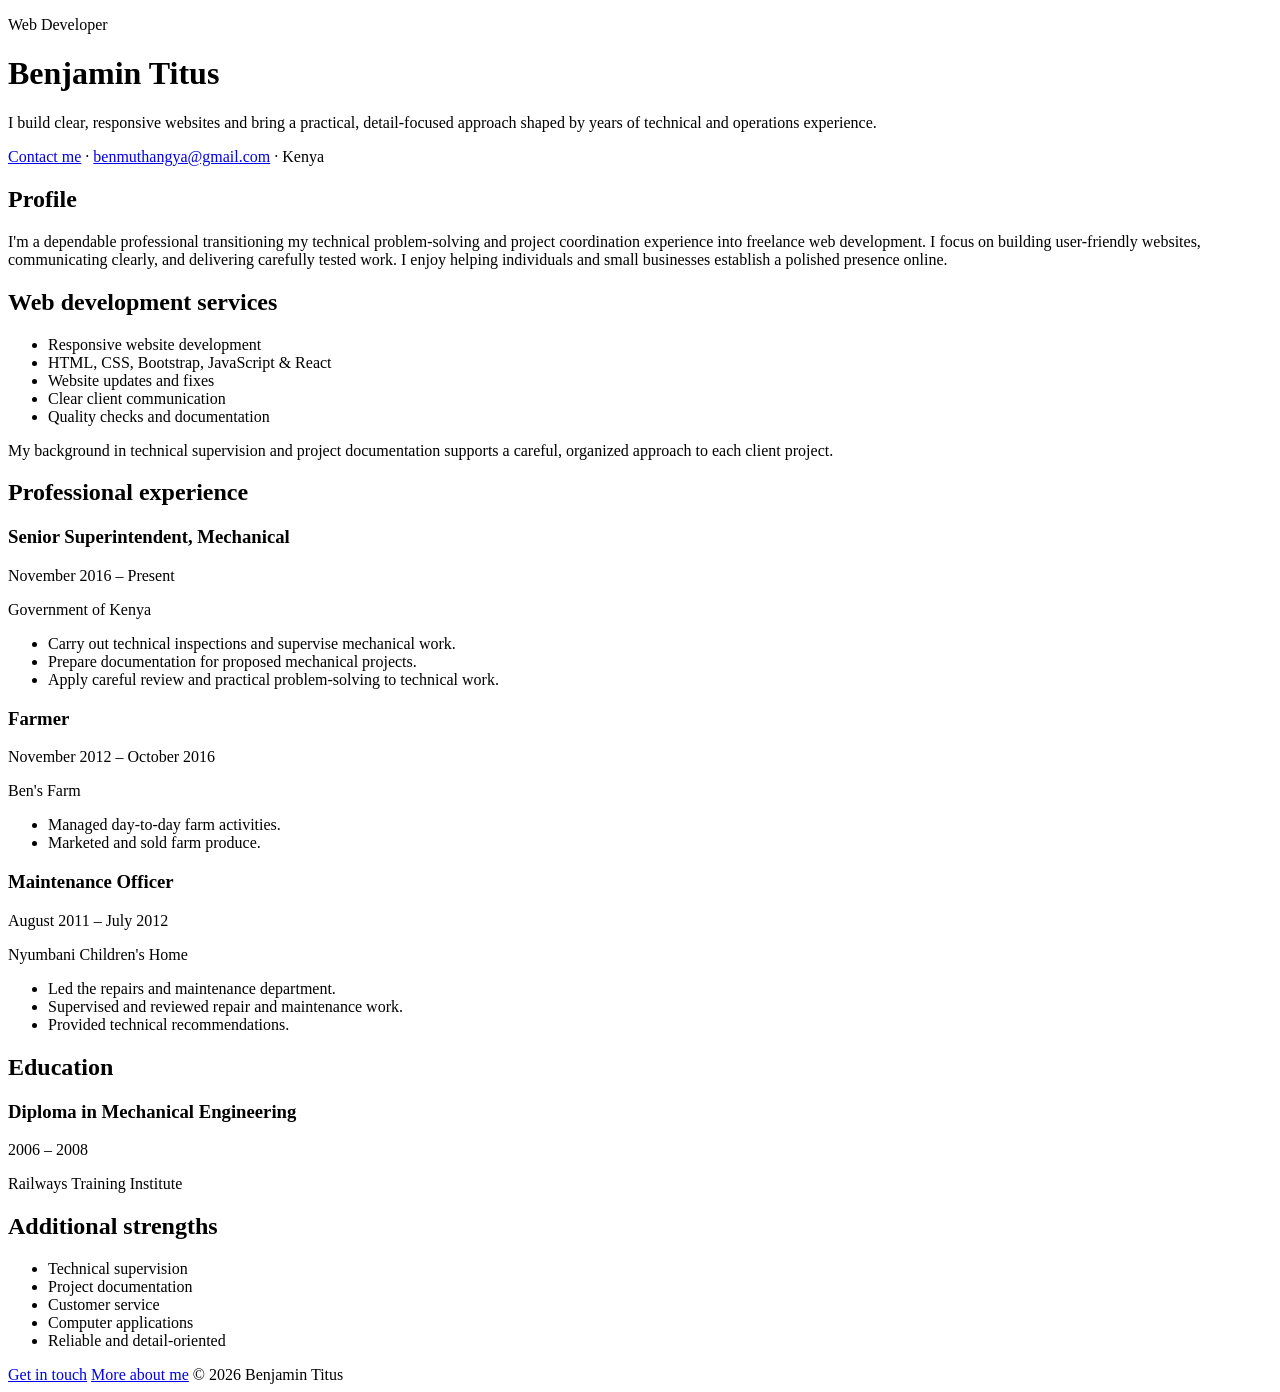
==== index.html @ a9b50aa1 "Revise index.html for improved layout and content Updated the resume to include a viewport meta tag," ====
<!DOCTYPE html>
<html lang="en">
  <head>
    <meta charset="UTF-8">
    <meta name="viewport" content="width=device-width, initial-scale=1">
    <meta name="description" content="Benjamin Titus — freelance web developer with a background in mechanical engineering, technical supervision, and customer service.">
    <title>Benjamin Titus | Web Developer</title>
    <link rel="stylesheet" href="styles.css">
  </head>
  <body>
    <main class="resume">
      <header class="hero">
        <div class="hero-copy">
          <p class="eyebrow">Web Developer</p>
          <h1>Benjamin Titus</h1>
          <p class="intro">I build clear, responsive websites and bring a practical, detail-focused approach shaped by years of technical and operations experience.</p>
          <nav class="contact-links" aria-label="Contact links">
            <a href="./public/contacts.html">Contact me</a>
            <span aria-hidden="true">·</span>
            <a href="mailto:benmuthangya@gmail.com">benmuthangya@gmail.com</a>
            <span aria-hidden="true">·</span>
            <span>Kenya</span>
          </nav>
        </div>
        <img class="profile-photo" src="./images/Benjamin-Resume-Photo.png" alt="Portrait of Benjamin Titus" onerror="this.style.display='none'">
      </header>

      <section aria-labelledby="about-heading">
        <h2 id="about-heading">Profile</h2>
        <p>I'm a dependable professional transitioning my technical problem-solving and project coordination experience into freelance web development. I focus on building user-friendly websites, communicating clearly, and delivering carefully tested work. I enjoy helping individuals and small businesses establish a polished presence online.</p>
      </section>

      <section aria-labelledby="services-heading">
        <h2 id="services-heading">Web development services</h2>
        <ul class="tag-list">
          <li>Responsive website development</li>
          <li>HTML, CSS, Bootstrap, JavaScript &amp; React</li>
          <li>Website updates and fixes</li>
          <li>Clear client communication</li>
          <li>Quality checks and documentation</li>
        </ul>
        <p class="muted">My background in technical supervision and project documentation supports a careful, organized approach to each client project.</p>
      </section>

      <section aria-labelledby="experience-heading">
        <h2 id="experience-heading">Professional experience</h2>
        <article class="entry">
          <div class="entry-heading">
            <h3>Senior Superintendent, Mechanical</h3>
            <p class="date">November 2016 – Present</p>
          </div>
          <p class="organization">Government of Kenya</p>
          <ul>
            <li>Carry out technical inspections and supervise mechanical work.</li>
            <li>Prepare documentation for proposed mechanical projects.</li>
            <li>Apply careful review and practical problem-solving to technical work.</li>
          </ul>
        </article>
        <article class="entry">
          <div class="entry-heading">
            <h3>Farmer</h3>
            <p class="date">November 2012 – October 2016</p>
          </div>
          <p class="organization">Ben's Farm</p>
          <ul>
            <li>Managed day-to-day farm activities.</li>
            <li>Marketed and sold farm produce.</li>
          </ul>
        </article>
        <article class="entry">
          <div class="entry-heading">
            <h3>Maintenance Officer</h3>
            <p class="date">August 2011 – July 2012</p>
          </div>
          <p class="organization">Nyumbani Children's Home</p>
          <ul>
            <li>Led the repairs and maintenance department.</li>
            <li>Supervised and reviewed repair and maintenance work.</li>
            <li>Provided technical recommendations.</li>
          </ul>
        </article>
      </section>

      <section aria-labelledby="education-heading">
        <h2 id="education-heading">Education</h2>
        <article class="entry">
          <div class="entry-heading">
            <h3>Diploma in Mechanical Engineering</h3>
            <p class="date">2006 – 2008</p>
          </div>
          <p class="organization">Railways Training Institute</p>
        </article>
      </section>

      <section aria-labelledby="strengths-heading">
        <h2 id="strengths-heading">Additional strengths</h2>
        <ul class="tag-list">
          <li>Technical supervision</li>
          <li>Project documentation</li>
          <li>Customer service</li>
          <li>Computer applications</li>
          <li>Reliable and detail-oriented</li>
        </ul>
      </section>

      <footer>
        <a href="./public/contacts.html">Get in touch</a>
        <a href="./public/hobbies.html">More about me</a>
        <span>© <span id="year">2026</span> Benjamin Titus</span>
      </footer>
    </main>
  </body>
</html>
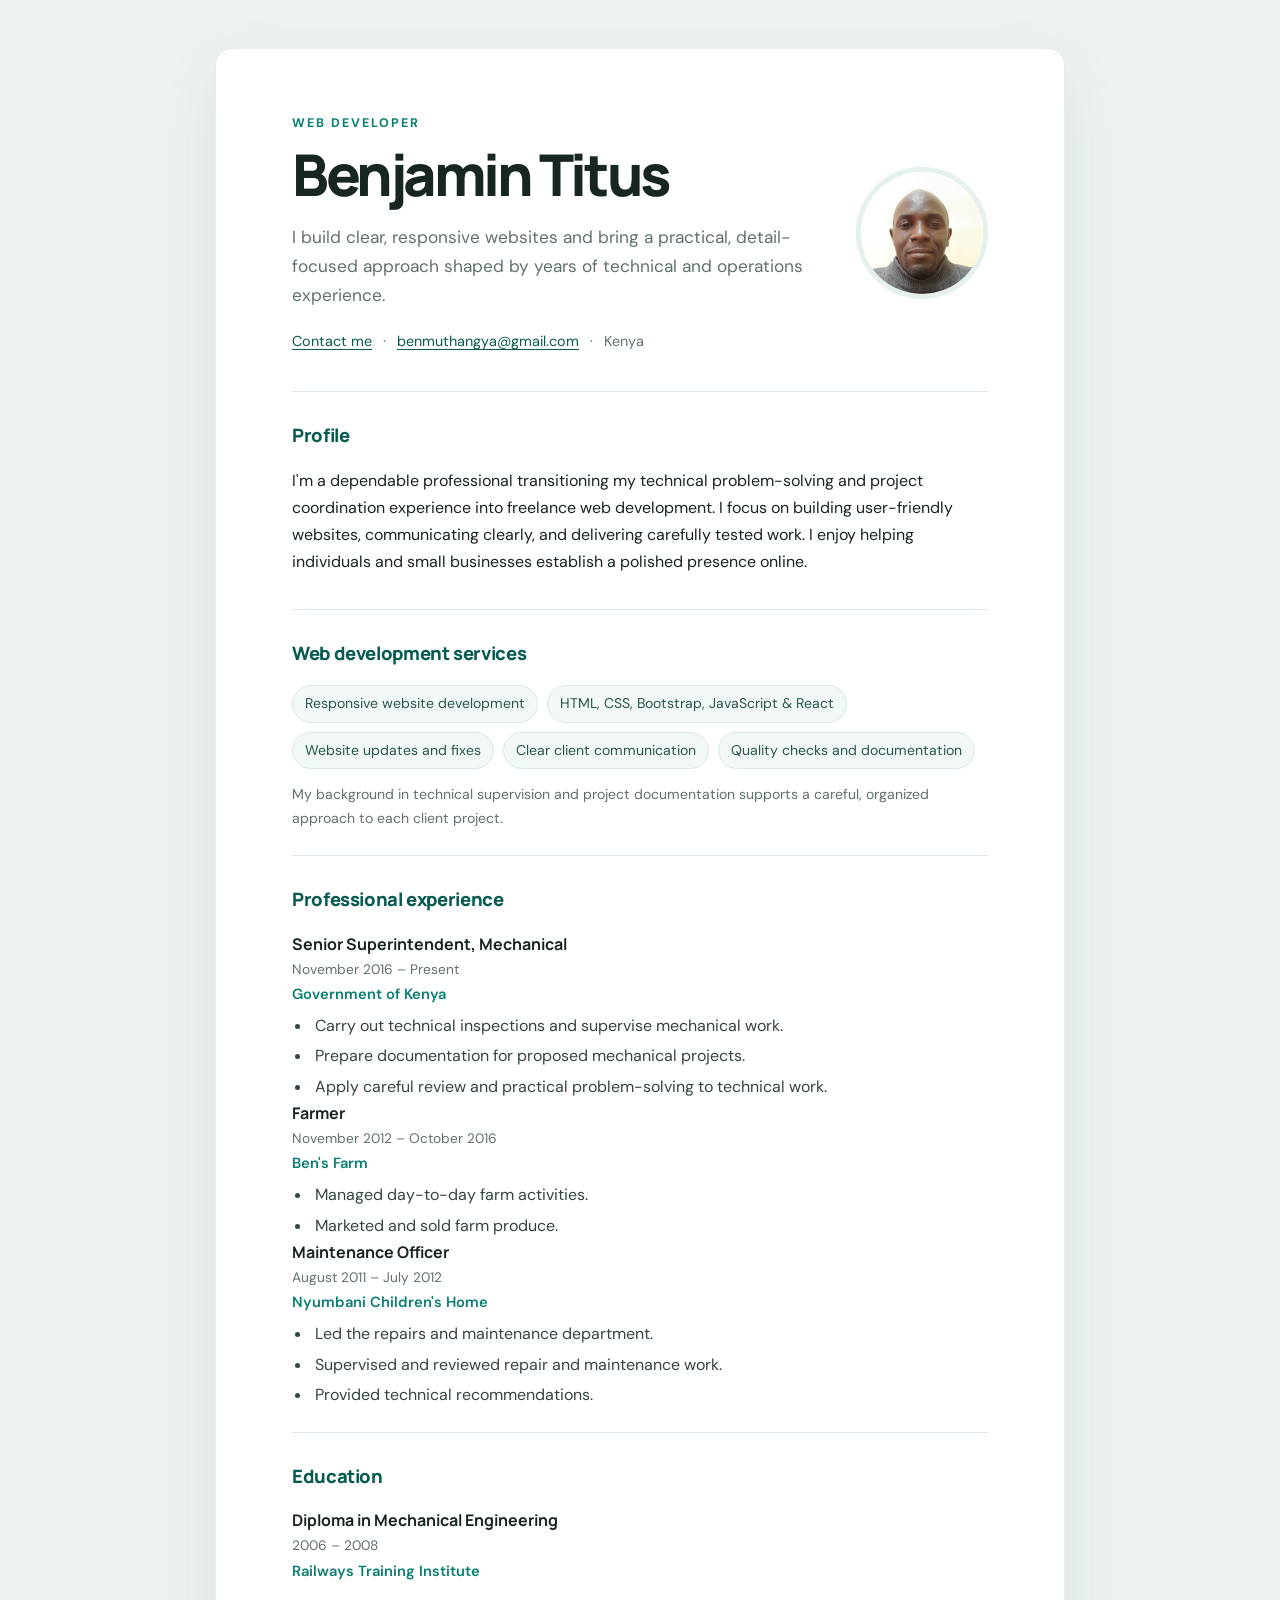
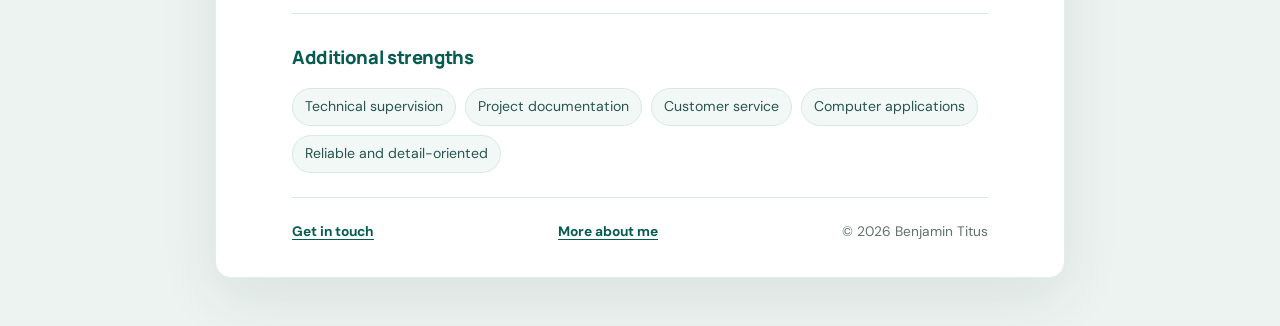
==== commit a1df28c3: "Add files via upload" ====
--- a/index.html
+++ b/index.html
@@ -1,113 +1,113 @@
-<!DOCTYPE html>
-<html lang="en">
-  <head>
-    <meta charset="UTF-8">
-    <meta name="viewport" content="width=device-width, initial-scale=1">
-    <meta name="description" content="Benjamin Titus — freelance web developer with a background in mechanical engineering, technical supervision, and customer service.">
-    <title>Benjamin Titus | Web Developer</title>
-    <link rel="stylesheet" href="styles.css">
-  </head>
-  <body>
-    <main class="resume">
-      <header class="hero">
-        <div class="hero-copy">
-          <p class="eyebrow">Web Developer</p>
-          <h1>Benjamin Titus</h1>
-          <p class="intro">I build clear, responsive websites and bring a practical, detail-focused approach shaped by years of technical and operations experience.</p>
-          <nav class="contact-links" aria-label="Contact links">
-            <a href="./public/contacts.html">Contact me</a>
-            <span aria-hidden="true">·</span>
-            <a href="mailto:benmuthangya@gmail.com">benmuthangya@gmail.com</a>
-            <span aria-hidden="true">·</span>
-            <span>Kenya</span>
-          </nav>
-        </div>
-        <img class="profile-photo" src="./images/Benjamin-Resume-Photo.png" alt="Portrait of Benjamin Titus" onerror="this.style.display='none'">
-      </header>
-
-      <section aria-labelledby="about-heading">
-        <h2 id="about-heading">Profile</h2>
-        <p>I'm a dependable professional transitioning my technical problem-solving and project coordination experience into freelance web development. I focus on building user-friendly websites, communicating clearly, and delivering carefully tested work. I enjoy helping individuals and small businesses establish a polished presence online.</p>
-      </section>
-
-      <section aria-labelledby="services-heading">
-        <h2 id="services-heading">Web development services</h2>
-        <ul class="tag-list">
-          <li>Responsive website development</li>
-          <li>HTML, CSS, Bootstrap, JavaScript &amp; React</li>
-          <li>Website updates and fixes</li>
-          <li>Clear client communication</li>
-          <li>Quality checks and documentation</li>
-        </ul>
-        <p class="muted">My background in technical supervision and project documentation supports a careful, organized approach to each client project.</p>
-      </section>
-
-      <section aria-labelledby="experience-heading">
-        <h2 id="experience-heading">Professional experience</h2>
-        <article class="entry">
-          <div class="entry-heading">
-            <h3>Senior Superintendent, Mechanical</h3>
-            <p class="date">November 2016 – Present</p>
-          </div>
-          <p class="organization">Government of Kenya</p>
-          <ul>
-            <li>Carry out technical inspections and supervise mechanical work.</li>
-            <li>Prepare documentation for proposed mechanical projects.</li>
-            <li>Apply careful review and practical problem-solving to technical work.</li>
-          </ul>
-        </article>
-        <article class="entry">
-          <div class="entry-heading">
-            <h3>Farmer</h3>
-            <p class="date">November 2012 – October 2016</p>
-          </div>
-          <p class="organization">Ben's Farm</p>
-          <ul>
-            <li>Managed day-to-day farm activities.</li>
-            <li>Marketed and sold farm produce.</li>
-          </ul>
-        </article>
-        <article class="entry">
-          <div class="entry-heading">
-            <h3>Maintenance Officer</h3>
-            <p class="date">August 2011 – July 2012</p>
-          </div>
-          <p class="organization">Nyumbani Children's Home</p>
-          <ul>
-            <li>Led the repairs and maintenance department.</li>
-            <li>Supervised and reviewed repair and maintenance work.</li>
-            <li>Provided technical recommendations.</li>
-          </ul>
-        </article>
-      </section>
-
-      <section aria-labelledby="education-heading">
-        <h2 id="education-heading">Education</h2>
-        <article class="entry">
-          <div class="entry-heading">
-            <h3>Diploma in Mechanical Engineering</h3>
-            <p class="date">2006 – 2008</p>
-          </div>
-          <p class="organization">Railways Training Institute</p>
-        </article>
-      </section>
-
-      <section aria-labelledby="strengths-heading">
-        <h2 id="strengths-heading">Additional strengths</h2>
-        <ul class="tag-list">
-          <li>Technical supervision</li>
-          <li>Project documentation</li>
-          <li>Customer service</li>
-          <li>Computer applications</li>
-          <li>Reliable and detail-oriented</li>
-        </ul>
-      </section>
-
-      <footer>
-        <a href="./public/contacts.html">Get in touch</a>
-        <a href="./public/hobbies.html">More about me</a>
-        <span>© <span id="year">2026</span> Benjamin Titus</span>
-      </footer>
-    </main>
-  </body>
-</html>
+<!DOCTYPE html>
+<html lang="en">
+  <head>
+    <meta charset="UTF-8">
+    <meta name="viewport" content="width=device-width, initial-scale=1">
+    <meta name="description" content="Benjamin Titus — freelance web developer with a background in mechanical engineering, technical supervision, and customer service.">
+    <title>Benjamin Titus | Web Developer</title>
+    <link rel="stylesheet" href="styles.css">
+  </head>
+  <body>
+    <main class="resume">
+      <header class="hero">
+        <div class="hero-copy">
+          <p class="eyebrow">Web Developer</p>
+          <h1>Benjamin Titus</h1>
+          <p class="intro">I build clear, responsive websites and bring a practical, detail-focused approach shaped by years of technical and operations experience.</p>
+          <nav class="contact-links" aria-label="Contact links">
+            <a href="./public/contacts.html">Contact me</a>
+            <span aria-hidden="true">·</span>
+            <a href="mailto:benmuthangya@gmail.com">benmuthangya@gmail.com</a>
+            <span aria-hidden="true">·</span>
+            <span>Kenya</span>
+          </nav>
+        </div>
+        <img class="profile-photo" src="./images/Benjamin-Resume-Photo.png" alt="Portrait of Benjamin Titus" onerror="this.style.display='none'">
+      </header>
+
+      <section aria-labelledby="about-heading">
+        <h2 id="about-heading">Profile</h2>
+        <p>I'm a dependable professional transitioning my technical problem-solving and project coordination experience into freelance web development. I focus on building user-friendly websites, communicating clearly, and delivering carefully tested work. I enjoy helping individuals and small businesses establish a polished presence online.</p>
+      </section>
+
+      <section aria-labelledby="services-heading">
+        <h2 id="services-heading">Web development services</h2>
+        <ul class="tag-list">
+          <li>Responsive website development</li>
+          <li>HTML, CSS, Bootstrap, JavaScript &amp; React</li>
+          <li>Website updates and fixes</li>
+          <li>Clear client communication</li>
+          <li>Quality checks and documentation</li>
+        </ul>
+        <p class="muted">My background in technical supervision and project documentation supports a careful, organized approach to each client project.</p>
+      </section>
+
+      <section aria-labelledby="experience-heading">
+        <h2 id="experience-heading">Professional experience</h2>
+        <article class="entry">
+          <div class="entry-heading">
+            <h3>Senior Superintendent, Mechanical</h3>
+            <p class="date">November 2016 – Present</p>
+          </div>
+          <p class="organization">Government of Kenya</p>
+          <ul>
+            <li>Carry out technical inspections and supervise mechanical work.</li>
+            <li>Prepare documentation for proposed mechanical projects.</li>
+            <li>Apply careful review and practical problem-solving to technical work.</li>
+          </ul>
+        </article>
+        <article class="entry">
+          <div class="entry-heading">
+            <h3>Farmer</h3>
+            <p class="date">November 2012 – October 2016</p>
+          </div>
+          <p class="organization">Ben's Farm</p>
+          <ul>
+            <li>Managed day-to-day farm activities.</li>
+            <li>Marketed and sold farm produce.</li>
+          </ul>
+        </article>
+        <article class="entry">
+          <div class="entry-heading">
+            <h3>Maintenance Officer</h3>
+            <p class="date">August 2011 – July 2012</p>
+          </div>
+          <p class="organization">Nyumbani Children's Home</p>
+          <ul>
+            <li>Led the repairs and maintenance department.</li>
+            <li>Supervised and reviewed repair and maintenance work.</li>
+            <li>Provided technical recommendations.</li>
+          </ul>
+        </article>
+      </section>
+
+      <section aria-labelledby="education-heading">
+        <h2 id="education-heading">Education</h2>
+        <article class="entry">
+          <div class="entry-heading">
+            <h3>Diploma in Mechanical Engineering</h3>
+            <p class="date">2006 – 2008</p>
+          </div>
+          <p class="organization">Railways Training Institute</p>
+        </article>
+      </section>
+
+      <section aria-labelledby="strengths-heading">
+        <h2 id="strengths-heading">Additional strengths</h2>
+        <ul class="tag-list">
+          <li>Technical supervision</li>
+          <li>Project documentation</li>
+          <li>Customer service</li>
+          <li>Computer applications</li>
+          <li>Reliable and detail-oriented</li>
+        </ul>
+      </section>
+
+      <footer>
+        <a href="./public/contacts.html">Get in touch</a>
+        <a href="./public/hobbies.html">More about me</a>
+        <span>© <span id="year">2026</span> Benjamin Titus</span>
+      </footer>
+    </main>
+  </body>
+</html>
--- a/styles.css
+++ b/styles.css
@@ -0,0 +1,243 @@
+@import url('https://fonts.googleapis.com/css2?family=DM+Sans:wght@400;500;600;700&family=Manrope:wght@500;600;700;800&display=swap');
+
+:root {
+  color-scheme: light;
+  --ink: #172523;
+  --muted: #61716e;
+  --accent: #087f70;
+  --accent-dark: #075b51;
+  --line: #dce7e3;
+  --paper: #ffffff;
+  --canvas: #edf3f1;
+}
+
+* { box-sizing: border-box; }
+
+html { scroll-behavior: smooth; }
+
+body {
+  margin: 0;
+  padding: 48px 20px;
+  background: var(--canvas);
+  color: var(--ink);
+  font-family: 'DM Sans', Arial, sans-serif;
+  font-size: 16px;
+  line-height: 1.7;
+}
+
+.resume {
+  width: min(100%, 850px);
+  margin: 0 auto;
+  padding: 64px 76px 34px;
+  background: var(--paper);
+  border: 1px solid #e5ece9;
+  border-radius: 16px;
+  box-shadow: 0 20px 60px rgb(23 55 48 / 9%);
+}
+
+.hero {
+  display: flex;
+  align-items: center;
+  justify-content: space-between;
+  gap: 32px;
+  padding-bottom: 38px;
+  border-bottom: 1px solid var(--line);
+}
+
+.hero-copy { max-width: 590px; }
+
+.eyebrow {
+  margin: 0 0 8px;
+  color: var(--accent);
+  font-size: .78rem;
+  font-weight: 700;
+  letter-spacing: .16em;
+  text-transform: uppercase;
+}
+
+h1, h2, h3 { font-family: Manrope, 'DM Sans', Arial, sans-serif; }
+
+h1 {
+  margin: 0;
+  font-size: clamp(2.5rem, 7vw, 3.6rem);
+  font-weight: 800;
+  letter-spacing: -.06em;
+  line-height: 1.12;
+}
+
+.intro {
+  max-width: 540px;
+  margin: 16px 0 18px;
+  color: var(--muted);
+  font-size: 1.08rem;
+}
+
+.contact-links {
+  display: flex;
+  flex-wrap: wrap;
+  align-items: center;
+  gap: 8px 11px;
+  color: var(--muted);
+  font-size: .9rem;
+}
+
+a { color: var(--accent-dark); text-underline-offset: 3px; }
+a:hover { color: var(--accent); }
+a:focus-visible { outline: 3px solid #8ed6ca; outline-offset: 3px; }
+
+.profile-photo {
+  flex: 0 0 auto;
+  width: 132px;
+  height: 132px;
+  border: 5px solid #e4f1ed;
+  border-radius: 50%;
+  object-fit: cover;
+  object-position: center;
+}
+
+section { padding: 28px 0 24px; border-bottom: 1px solid var(--line); }
+
+h2 {
+  margin: 0 0 15px;
+  color: var(--accent-dark);
+  font-size: 1.15rem;
+  font-weight: 800;
+  letter-spacing: -.02em;
+}
+
+section > p { margin: 0 0 10px; }
+
+.tag-list {
+  display: flex;
+  flex-wrap: wrap;
+  gap: 9px;
+  margin: 0;
+  padding: 0;
+  list-style: none;
+}
+
+.tag-list li {
+  padding: 6px 12px;
+  border: 1px solid #d8eae5;
+  border-radius: 999px;
+  background: #f1f8f6;
+  color: #28554e;
+  font-size: .88rem;
+}
+
+.muted { margin: 14px 0 0; color: var(--muted); font-size: .88rem; }
+
+h3 { margin: 0; font-size: 1rem; font-weight: 700; }
+.date { margin: 0; color: var(--muted); font-size: .86rem; }
+.organization { margin: 1px 0 5px; color: var(--accent); font-size: .92rem; font-weight: 600; }
+.entry ul { margin: 5px 0 0; padding-left: 20px; color: #354542; }
+.entry li { padding-left: 3px; }
+.entry li + li { margin-top: 3px; }
+
+footer {
+  display: flex;
+  flex-wrap: wrap;
+  justify-content: space-between;
+  gap: 8px 20px;
+  padding-top: 22px;
+  color: var(--muted);
+  font-size: .86rem;
+}
+
+footer a { font-weight: 700; }
+
+.subpage { min-height: 560px; }
+
+.subpage-header {
+  padding-bottom: 30px;
+  border-bottom: 1px solid var(--line);
+}
+
+.subpage-header .back-link {
+  display: inline-block;
+  margin-bottom: 26px;
+  font-size: .9rem;
+  font-weight: 700;
+  text-decoration: none;
+}
+
+.subpage-header .intro { margin-bottom: 0; }
+
+.detail-list {
+  display: grid;
+  grid-template-columns: repeat(2, minmax(0, 1fr));
+  gap: 12px;
+}
+
+.detail-item {
+  display: flex;
+  min-width: 0;
+  flex-direction: column;
+  gap: 2px;
+  padding: 16px 18px;
+  border: 1px solid var(--line);
+  border-radius: 10px;
+  background: #f8fbfa;
+  overflow-wrap: anywhere;
+}
+
+.detail-label {
+  color: var(--muted);
+  font-size: .78rem;
+  font-weight: 700;
+  letter-spacing: .08em;
+  text-transform: uppercase;
+}
+
+.detail-item > :not(.detail-label) { font-weight: 600; }
+
+.interest-list {
+  display: grid;
+  grid-template-columns: repeat(3, minmax(0, 1fr));
+  gap: 12px;
+  margin: 0;
+  padding: 0;
+  list-style: none;
+}
+
+.interest-list li {
+  display: flex;
+  min-height: 112px;
+  flex-direction: column;
+  justify-content: center;
+  gap: 8px;
+  padding: 16px;
+  border: 1px solid #d8eae5;
+  border-radius: 10px;
+  background: #f1f8f6;
+  color: #28554e;
+  font-weight: 600;
+}
+
+.interest-icon { color: var(--accent); font-size: 1.5rem; line-height: 1; }
+
+@media (max-width: 640px) {
+  body { padding: 16px 10px; }
+  .resume { padding: 34px 24px 24px; border-radius: 11px; }
+  .hero { align-items: flex-start; gap: 18px; padding-bottom: 27px; }
+  .profile-photo { width: 82px; height: 82px; border-width: 3px; }
+  .intro { font-size: 1rem; }
+  .contact-links { font-size: .83rem; }
+  section { padding: 23px 0 20px; }
+  .detail-list { grid-template-columns: 1fr; }
+  .interest-list { grid-template-columns: 1fr; }
+  .interest-list li { min-height: auto; flex-direction: row; align-items: center; justify-content: flex-start; }
+}
+
+@media (max-width: 430px) {
+  .hero { flex-direction: column-reverse; }
+  .profile-photo { width: 94px; height: 94px; }
+  .date { margin-top: 2px; }
+}
+
+@media print {
+  body { padding: 0; background: #fff; font-size: 10.5pt; }
+  .resume { width: 100%; padding: 24px 32px; border: 0; border-radius: 0; box-shadow: none; }
+  a { color: inherit; }
+  section, .entry { break-inside: avoid; }
+}
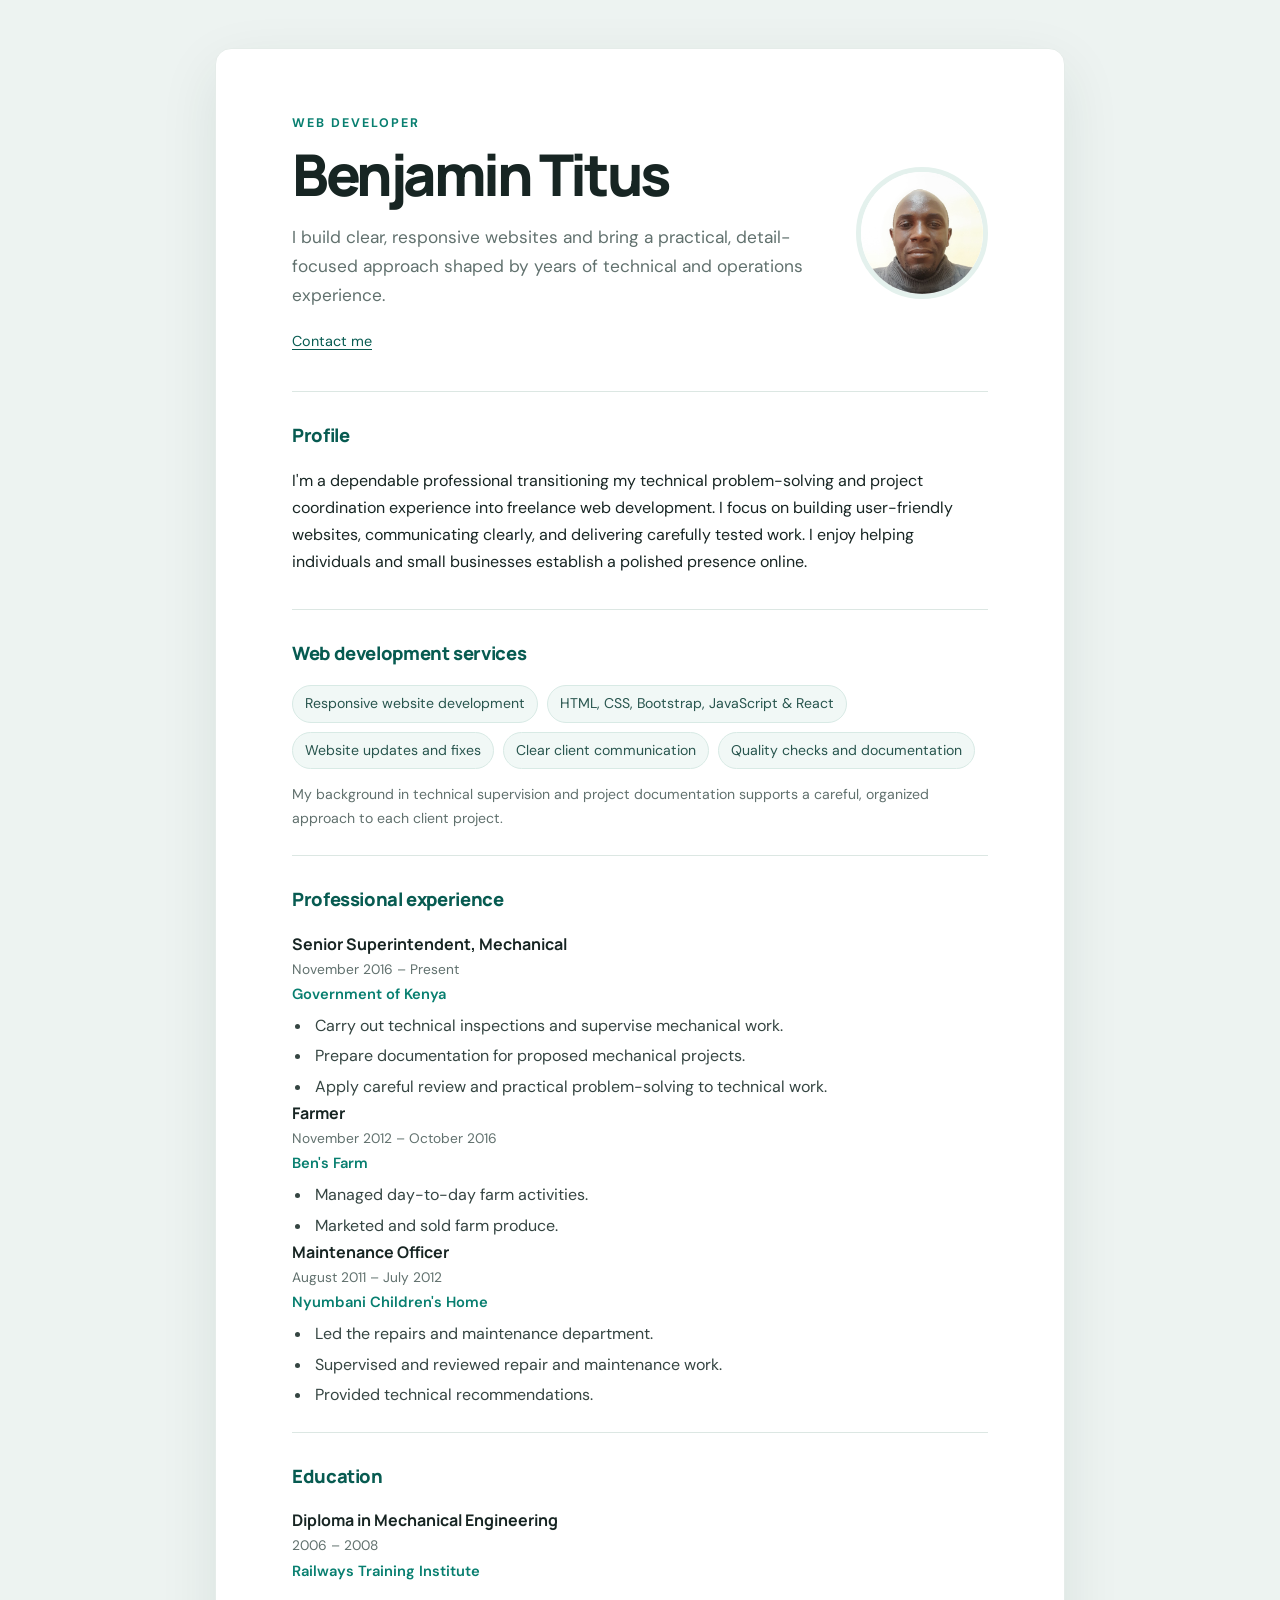
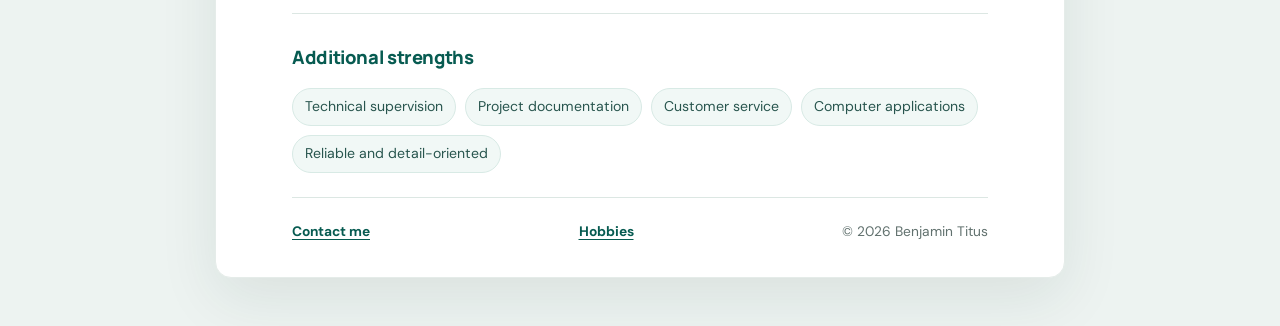
==== commit 992d8fb2: "Update contact links in index.html" ====
--- a/index.html
+++ b/index.html
@@ -15,11 +15,7 @@
           <h1>Benjamin Titus</h1>
           <p class="intro">I build clear, responsive websites and bring a practical, detail-focused approach shaped by years of technical and operations experience.</p>
           <nav class="contact-links" aria-label="Contact links">
-            <a href="./public/contacts.html">Contact me</a>
-            <span aria-hidden="true">·</span>
-            <a href="mailto:benmuthangya@gmail.com">benmuthangya@gmail.com</a>
-            <span aria-hidden="true">·</span>
-            <span>Kenya</span>
+            <a href="./public/contacts.html">Contact me</a>           
           </nav>
         </div>
         <img class="profile-photo" src="./images/Benjamin-Resume-Photo.png" alt="Portrait of Benjamin Titus" onerror="this.style.display='none'">
@@ -104,8 +100,8 @@
       </section>
 
       <footer>
-        <a href="./public/contacts.html">Get in touch</a>
-        <a href="./public/hobbies.html">More about me</a>
+        <a href="./public/contacts.html">Contact me</a>
+        <a href="./public/hobbies.html">Hobbies</a>
         <span>© <span id="year">2026</span> Benjamin Titus</span>
       </footer>
     </main>
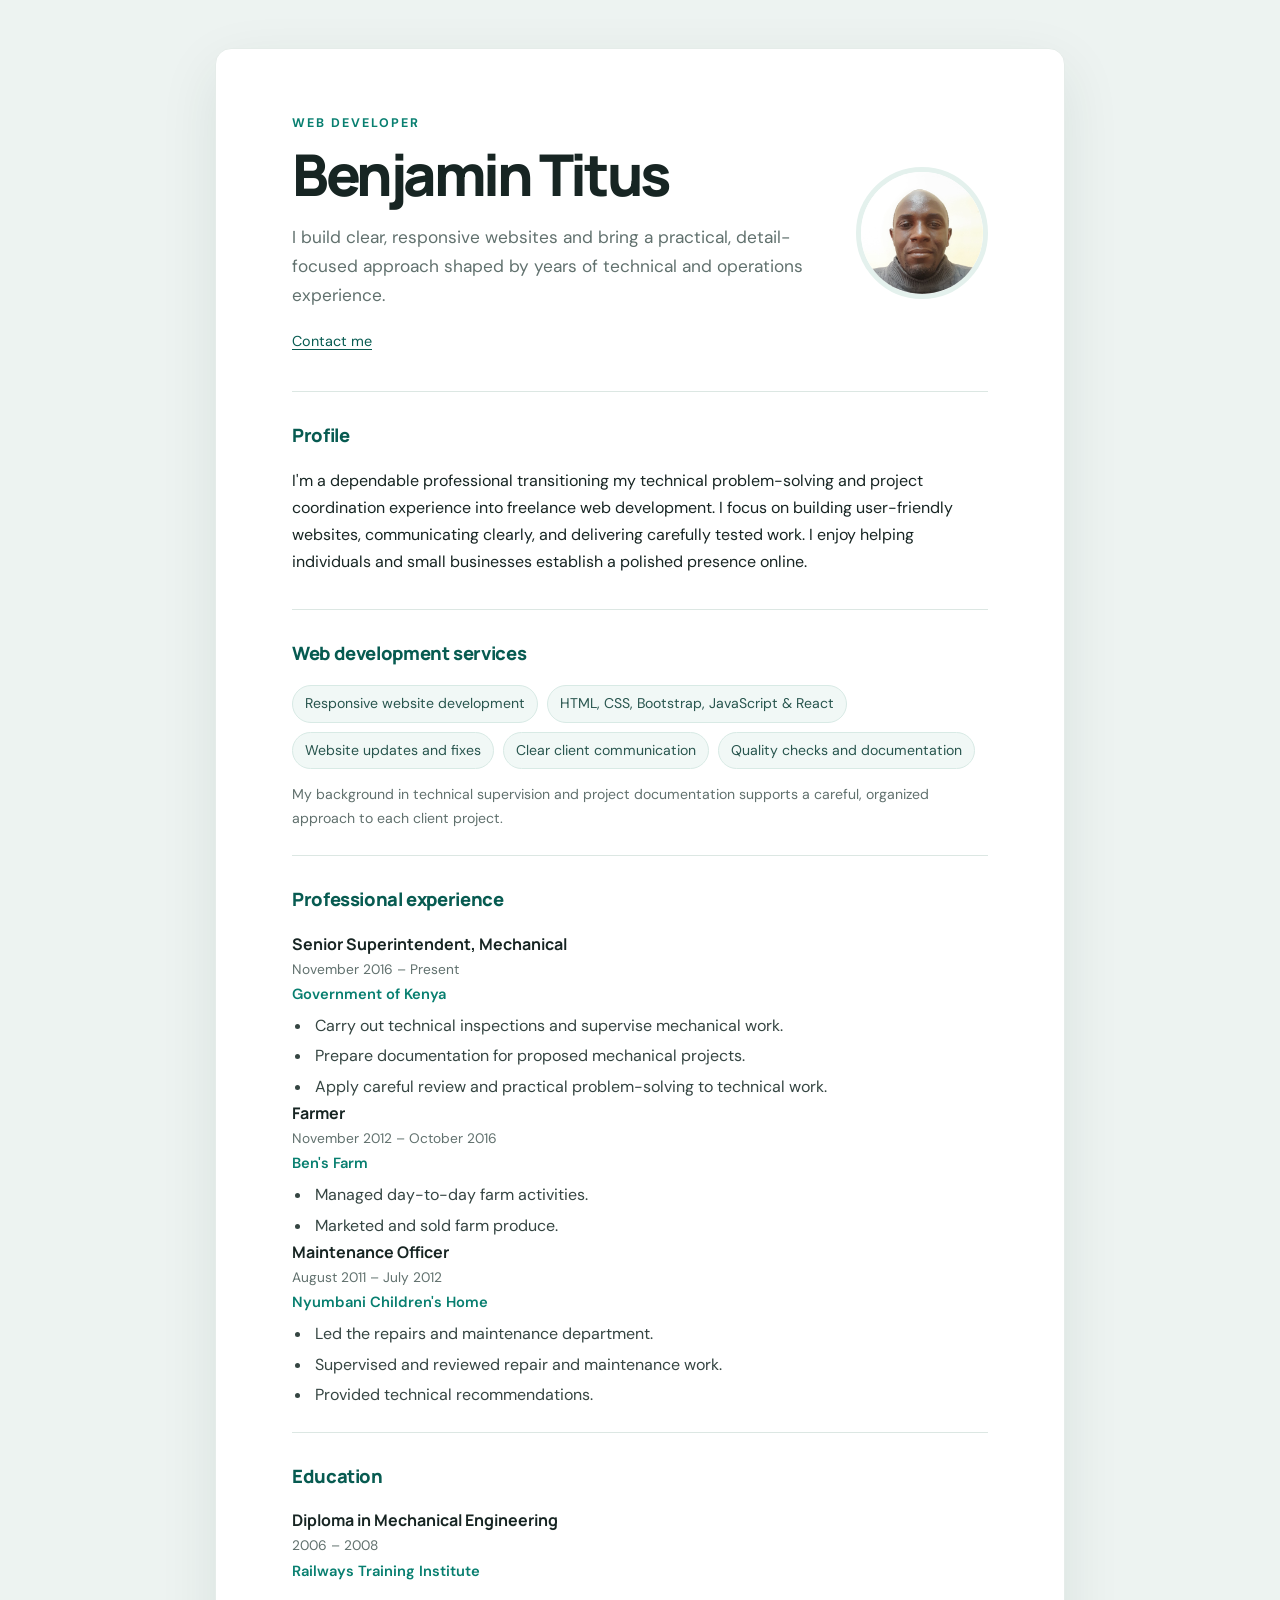
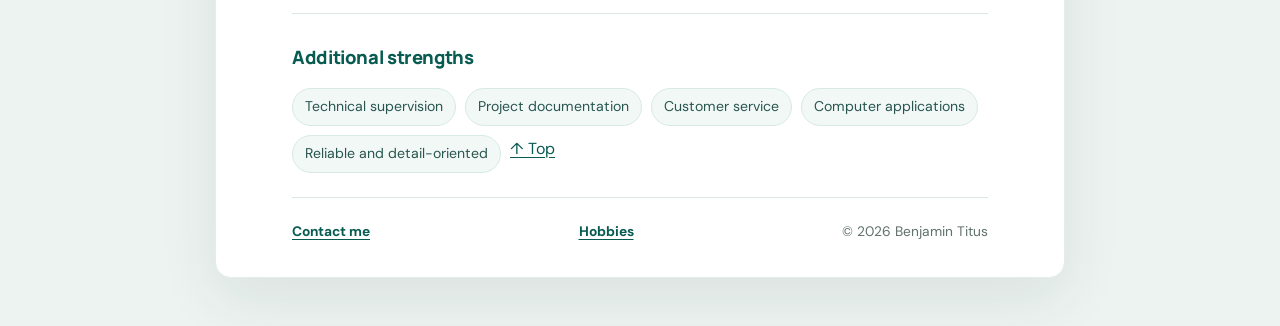
==== commit cfd2cf84: "Add link to scroll to top in index.html" ====
--- a/index.html
+++ b/index.html
@@ -96,6 +96,7 @@
           <li>Customer service</li>
           <li>Computer applications</li>
           <li>Reliable and detail-oriented</li>
+          <a href="#top">↑ Top</a>
         </ul>
       </section>
 
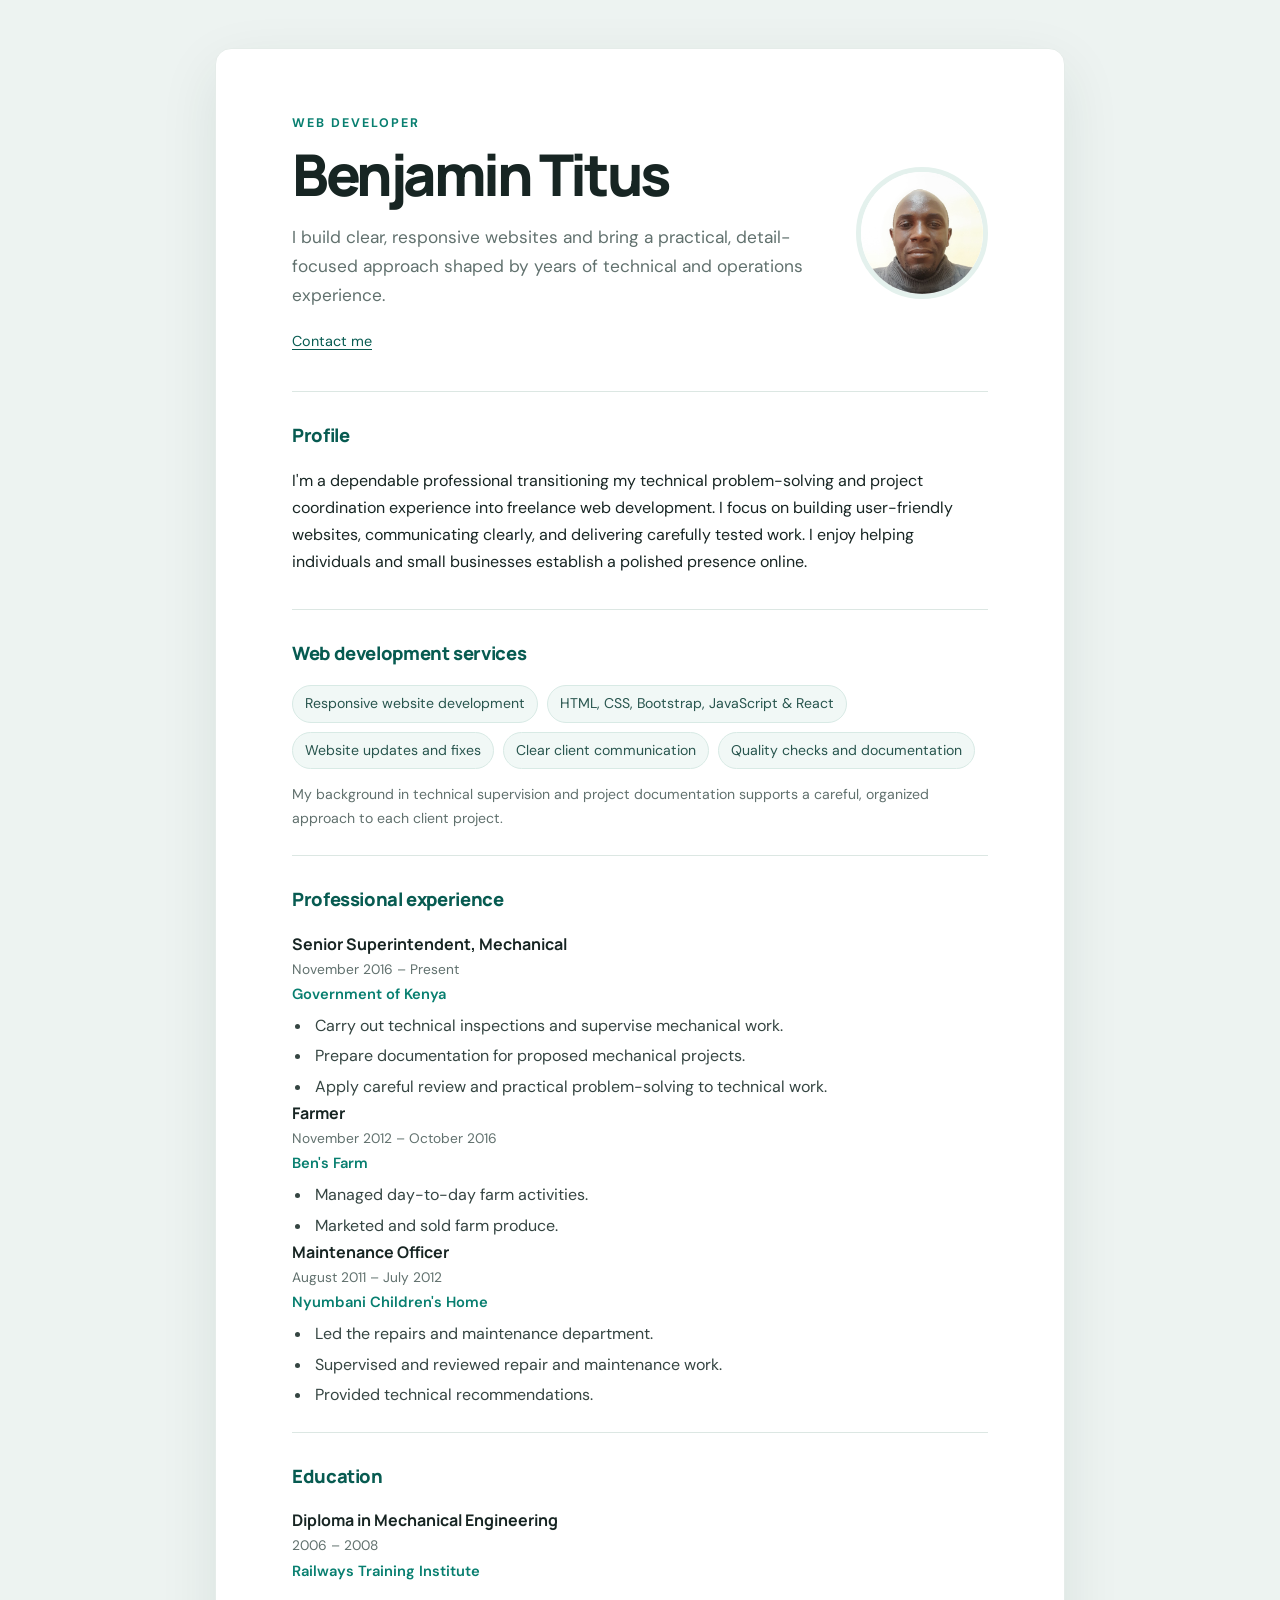
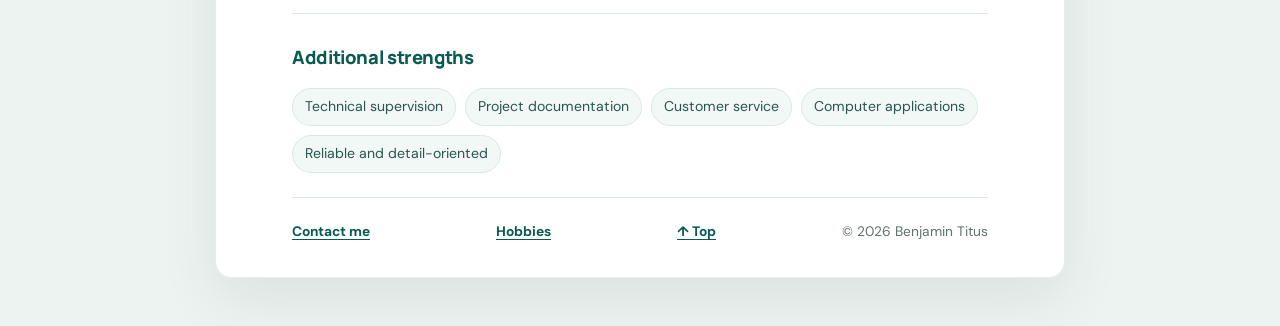
==== commit 92097c92: "Update index.html" ====
--- a/index.html
+++ b/index.html
@@ -96,13 +96,13 @@
           <li>Customer service</li>
           <li>Computer applications</li>
           <li>Reliable and detail-oriented</li>
-          <a href="#top">↑ Top</a>
         </ul>
       </section>
 
       <footer>
         <a href="./public/contacts.html">Contact me</a>
         <a href="./public/hobbies.html">Hobbies</a>
+        <a href="#top">↑ Top</a>
         <span>© <span id="year">2026</span> Benjamin Titus</span>
       </footer>
     </main>
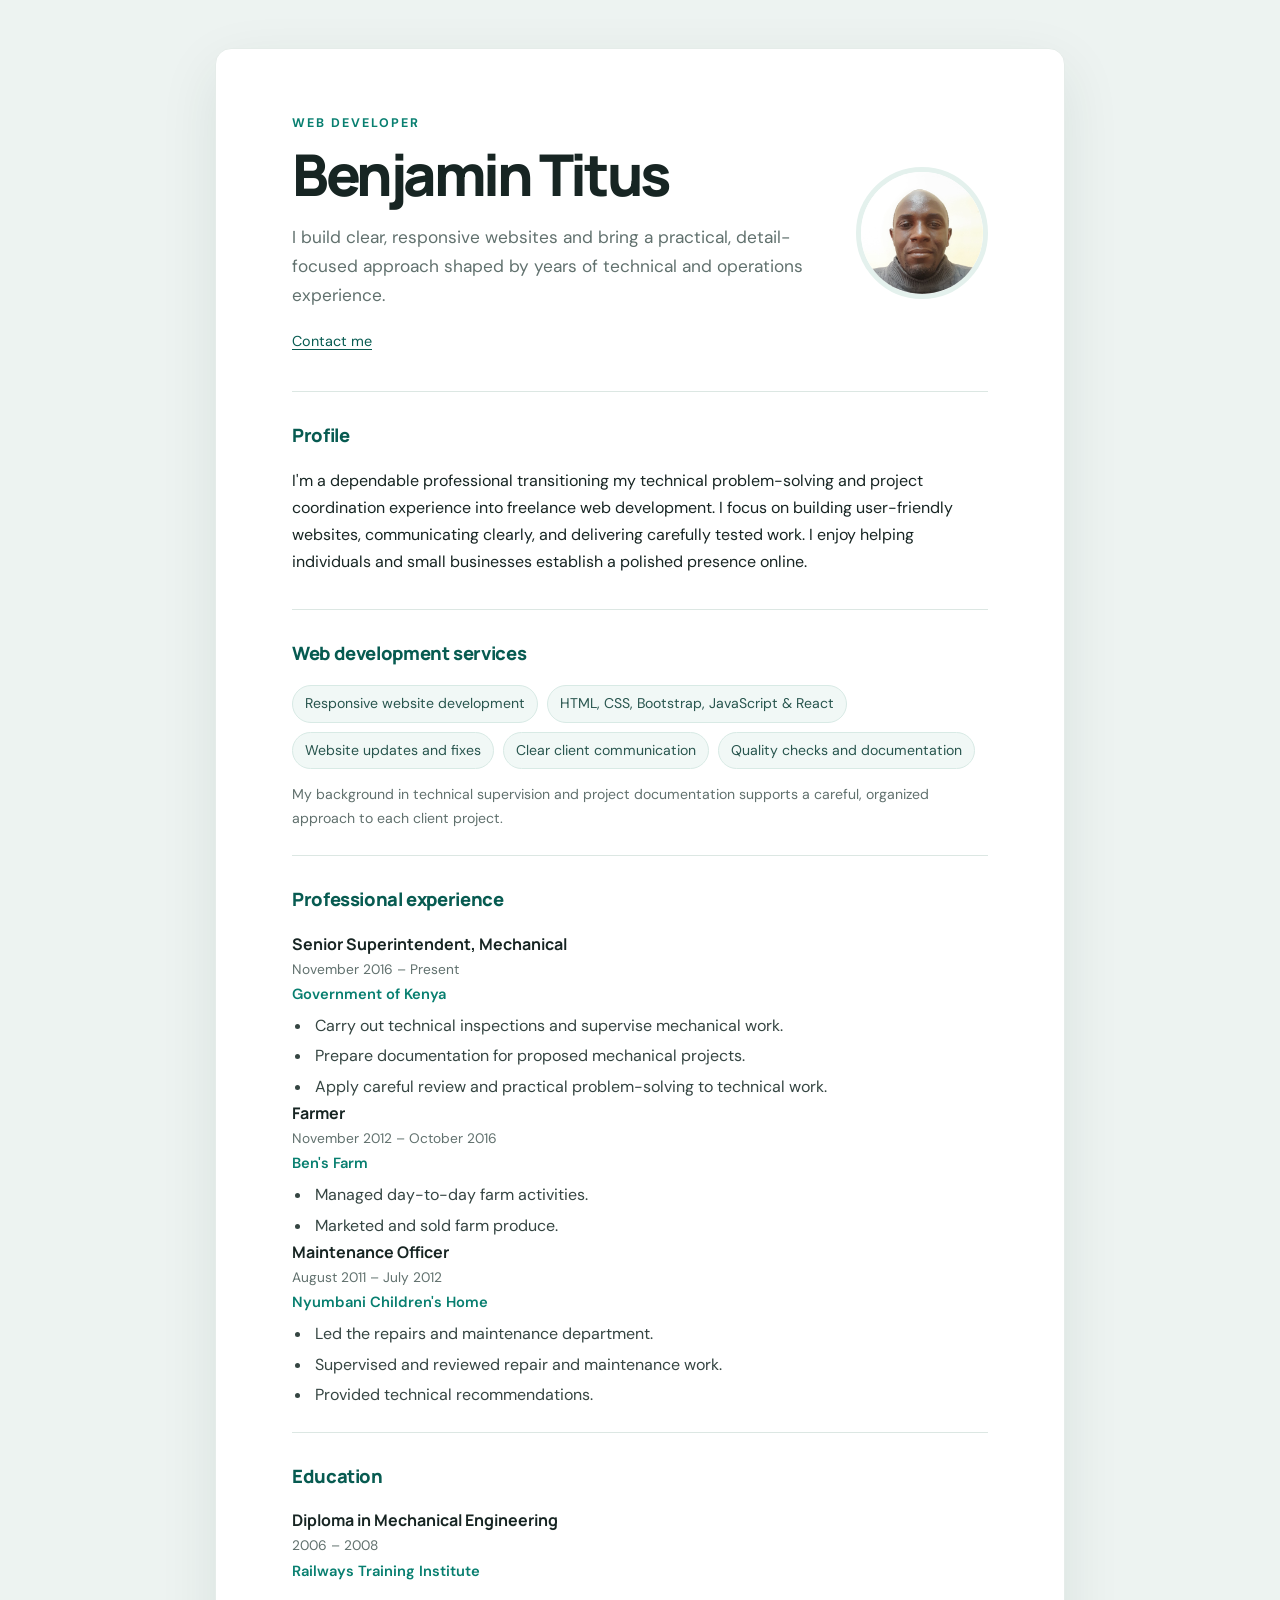
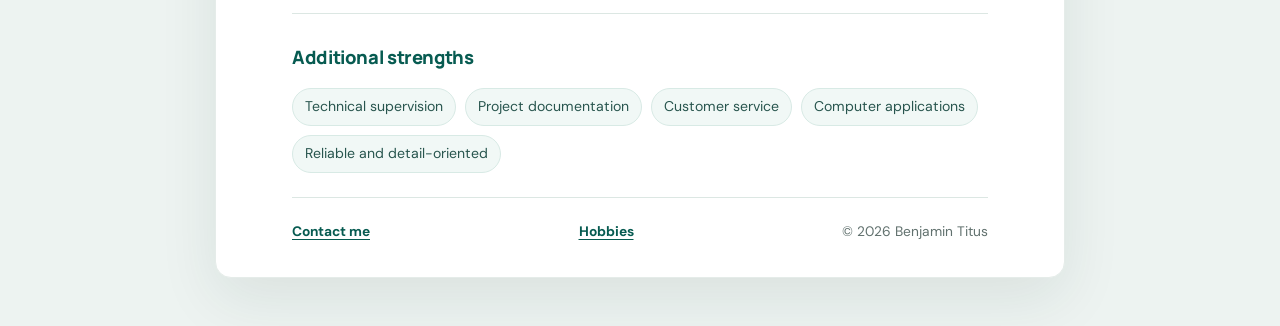
==== commit bcad61bf: "Update index.html" ====
--- a/index.html
+++ b/index.html
@@ -102,7 +102,6 @@
       <footer>
         <a href="./public/contacts.html">Contact me</a>
         <a href="./public/hobbies.html">Hobbies</a>
-        <a href="#top">↑ Top</a>
         <span>© <span id="year">2026</span> Benjamin Titus</span>
       </footer>
     </main>
